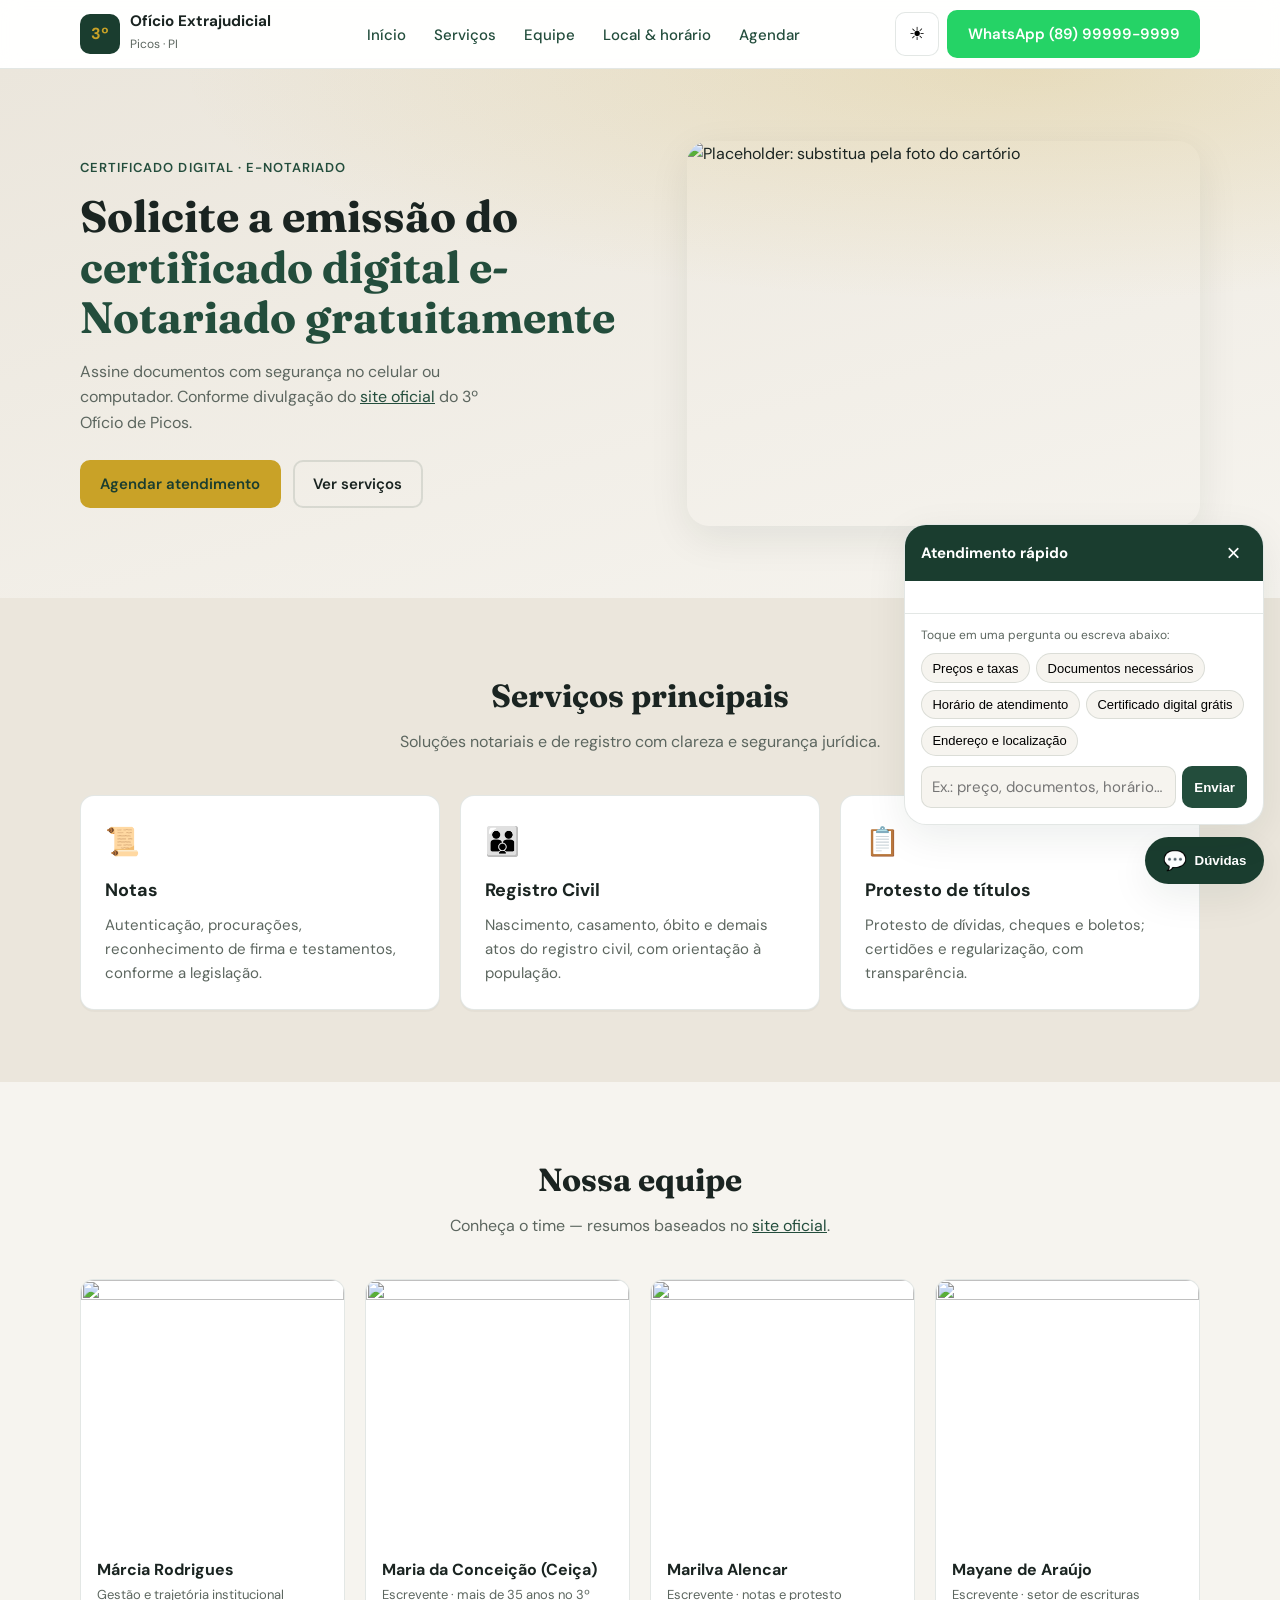
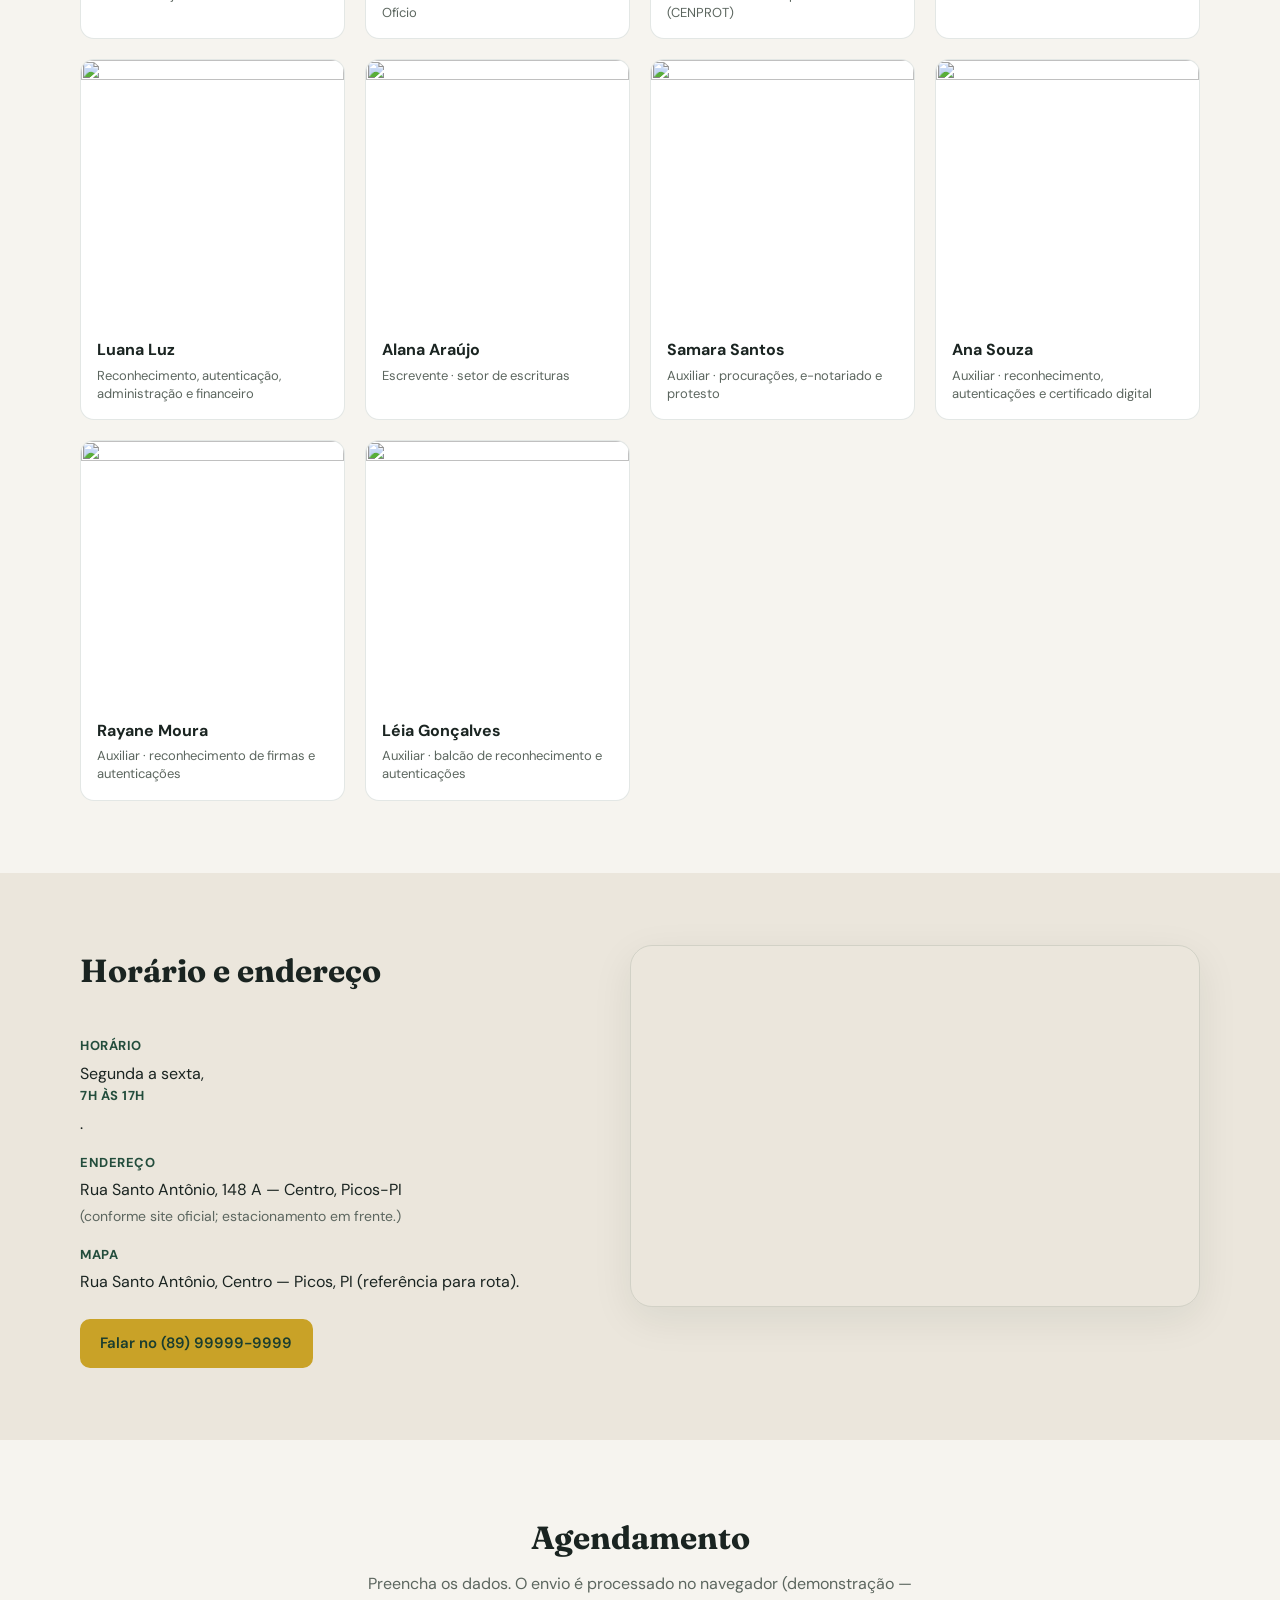
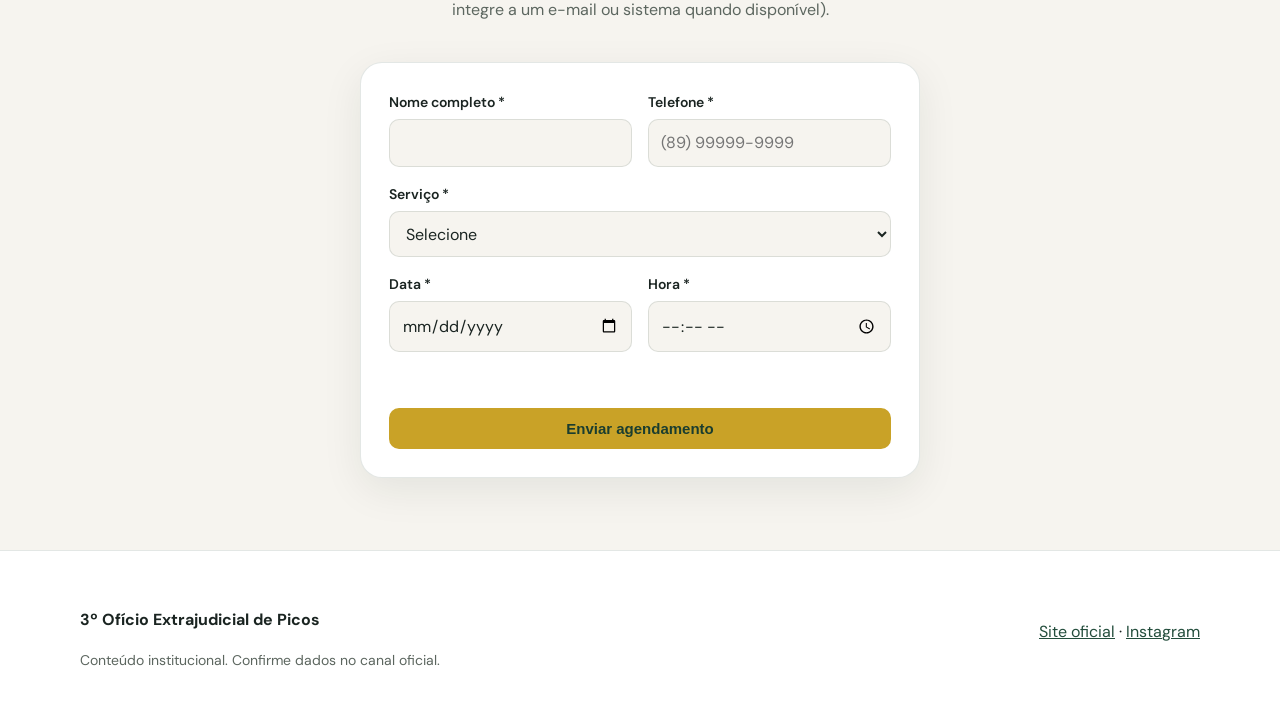
==== novo-site-cartorio/index.html @ 479dfb79 "Novo site estático: hero certificado digital, equipe oficial, chatbot, agendamento e tema claro/escu" ====
<!DOCTYPE html>
<html lang="pt-BR" data-theme="light">
  <head>
    <meta charset="UTF-8" />
    <meta name="viewport" content="width=device-width, initial-scale=1" />
    <title>3º Ofício Extrajudicial de Picos-PI | Notas, Registro Civil e Protesto</title>
    <meta
      name="description"
      content="Cartório 3º Ofício de Picos: notas, registro civil, protesto, certificado digital e-Notariado gratuito e atendimento humanizado."
    />
    <link rel="stylesheet" href="style.css" />
    <link rel="preconnect" href="https://fonts.googleapis.com" />
    <link rel="preconnect" href="https://fonts.gstatic.com" crossorigin />
    <link
      href="https://fonts.googleapis.com/css2?family=DM+Sans:ital,opsz,wght@0,9..40,400;0,9..40,500;0,9..40,600;0,9..40,700;1,9..40,400&family=Fraunces:opsz,wght@9..144,600;9..144,700&display=swap"
      rel="stylesheet"
    />
  </head>
  <body>
    <a class="skip-link" href="#conteudo">Ir ao conteúdo</a>

    <header class="site-header">
      <div class="header-inner">
        <a class="logo" href="#">
          <span class="logo__mark">3º</span>
          <span class="logo__text">
            <span class="logo__title">Ofício Extrajudicial</span>
            <span class="logo__sub">Picos &middot; PI</span>
          </span>
        </a>
        <nav class="nav" aria-label="Principal">
          <button type="button" class="nav__toggle" aria-expanded="false" aria-controls="nav-menu" aria-label="Menu">
            <span></span><span></span><span></span>
          </button>
          <ul id="nav-menu" class="nav__list">
            <li><a href="#inicio">Início</a></li>
            <li><a href="#servicos">Serviços</a></li>
            <li><a href="#equipe">Equipe</a></li>
            <li><a href="#local">Local &amp; horário</a></li>
            <li><a href="#agendar">Agendar</a></li>
          </ul>
        </nav>
        <div class="header-actions">
          <button type="button" class="btn-theme" id="btn-theme" aria-label="Alternar tema claro ou escuro">
            <span class="btn-theme__icon btn-theme__icon--sun" aria-hidden="true">☀</span>
            <span class="btn-theme__icon btn-theme__icon--moon" aria-hidden="true">☾</span>
          </button>
          <a
            class="btn btn--whatsapp"
            href="https://wa.me/5589999999999?text=Ol%C3%A1%2C%20vim%20pelo%20site."
            target="_blank"
            rel="noopener noreferrer"
            title="WhatsApp (89) 99999-9999"
            >WhatsApp (89) 99999-9999</a
          >
        </div>
      </div>
    </header>

    <main id="conteudo">
      <section id="inicio" class="hero">
        <div class="hero__bg" aria-hidden="true"></div>
        <div class="container hero__grid">
          <div class="hero__copy">
            <p class="hero__eyebrow">Certificado digital &middot; e-Notariado</p>
            <h1 class="hero__title">
              Solicite a emissão do <strong>certificado digital e-Notariado gratuitamente</strong>
            </h1>
            <p class="hero__lead">
              Assine documentos com segurança no celular ou computador. Conforme divulgação do
              <a href="https://cartoriooficio3picos.com.br/" target="_blank" rel="noopener noreferrer">site oficial</a>
              do 3º Ofício de Picos.
            </p>
            <div class="hero__cta">
              <a class="btn btn--primary" href="#agendar">Agendar atendimento</a>
              <a class="btn btn--ghost" href="#servicos">Ver serviços</a>
            </div>
          </div>
          <div class="hero__visual">
            <figure class="hero__figure">
              <img
                src="https://placehold.co/640x480/1a3d2f/c9a227?text=Foto+da+unidade"
                alt="Placeholder: substitua pela foto do cartório"
                width="640"
                height="480"
                loading="eager"
              />
            </figure>
          </div>
        </div>
      </section>

      <section id="servicos" class="section section--alt">
        <div class="container">
          <header class="section__head">
            <h2 class="section__title">Serviços principais</h2>
            <p class="section__desc">Soluções notariais e de registro com clareza e segurança jurídica.</p>
          </header>
          <div class="cards cards--3">
            <article class="card">
              <div class="card__icon" aria-hidden="true">📜</div>
              <h3 class="card__title">Notas</h3>
              <p class="card__text">
                Autenticação, procurações, reconhecimento de firma e testamentos, conforme a legislação.
              </p>
            </article>
            <article class="card">
              <div class="card__icon" aria-hidden="true">👪</div>
              <h3 class="card__title">Registro Civil</h3>
              <p class="card__text">
                Nascimento, casamento, óbito e demais atos do registro civil, com orientação à população.
              </p>
            </article>
            <article class="card">
              <div class="card__icon" aria-hidden="true">📋</div>
              <h3 class="card__title">Protesto de títulos</h3>
              <p class="card__text">
                Protesto de dívidas, cheques e boletos; certidões e regularização, com transparência.
              </p>
            </article>
          </div>
        </div>
      </section>

      <section id="equipe" class="section">
        <div class="container">
          <header class="section__head">
            <h2 class="section__title">Nossa equipe</h2>
            <p class="section__desc">Conheça o time &mdash; resumos baseados no <a href="https://cartoriooficio3picos.com.br/" target="_blank" rel="noopener noreferrer">site oficial</a>.</p>
          </header>
          <div class="team-grid">
            <article class="team-card">
              <img class="team-card__photo" src="https://placehold.co/320x320/2d4a3e/d4b87a?text=M%C3%A1rcia" alt="" width="320" height="320" loading="lazy" />
              <h3 class="team-card__name">Márcia Rodrigues</h3>
              <p class="team-card__role">Gestão e trajetória institucional</p>
            </article>
            <article class="team-card">
              <img class="team-card__photo" src="https://placehold.co/320x320/2d4a3e/d4b87a?text=Cei%C3%A7a" alt="" width="320" height="320" loading="lazy" />
              <h3 class="team-card__name">Maria da Conceição (Ceiça)</h3>
              <p class="team-card__role">Escrevente &middot; mais de 35 anos no 3º Ofício</p>
            </article>
            <article class="team-card">
              <img class="team-card__photo" src="https://placehold.co/320x320/2d4a3e/d4b87a?text=Marilva" alt="" width="320" height="320" loading="lazy" />
              <h3 class="team-card__name">Marilva Alencar</h3>
              <p class="team-card__role">Escrevente &middot; notas e protesto (CENPROT)</p>
            </article>
            <article class="team-card">
              <img class="team-card__photo" src="https://placehold.co/320x320/2d4a3e/d4b87a?text=Mayane" alt="" width="320" height="320" loading="lazy" />
              <h3 class="team-card__name">Mayane de Araújo</h3>
              <p class="team-card__role">Escrevente &middot; setor de escrituras</p>
            </article>
            <article class="team-card">
              <img class="team-card__photo" src="https://placehold.co/320x320/2d4a3e/d4b87a?text=Luana" alt="" width="320" height="320" loading="lazy" />
              <h3 class="team-card__name">Luana Luz</h3>
              <p class="team-card__role">Reconhecimento, autenticação, administração e financeiro</p>
            </article>
            <article class="team-card">
              <img class="team-card__photo" src="https://placehold.co/320x320/2d4a3e/d4b87a?text=Alana" alt="" width="320" height="320" loading="lazy" />
              <h3 class="team-card__name">Alana Araújo</h3>
              <p class="team-card__role">Escrevente &middot; setor de escrituras</p>
            </article>
            <article class="team-card">
              <img class="team-card__photo" src="https://placehold.co/320x320/2d4a3e/d4b87a?text=Samara" alt="" width="320" height="320" loading="lazy" />
              <h3 class="team-card__name">Samara Santos</h3>
              <p class="team-card__role">Auxiliar &middot; procurações, e-notariado e protesto</p>
            </article>
            <article class="team-card">
              <img class="team-card__photo" src="https://placehold.co/320x320/2d4a3e/d4b87a?text=Ana" alt="" width="320" height="320" loading="lazy" />
              <h3 class="team-card__name">Ana Souza</h3>
              <p class="team-card__role">Auxiliar &middot; reconhecimento, autenticações e certificado digital</p>
            </article>
            <article class="team-card">
              <img class="team-card__photo" src="https://placehold.co/320x320/2d4a3e/d4b87a?text=Rayane" alt="" width="320" height="320" loading="lazy" />
              <h3 class="team-card__name">Rayane Moura</h3>
              <p class="team-card__role">Auxiliar &middot; reconhecimento de firmas e autenticações</p>
            </article>
            <article class="team-card">
              <img class="team-card__photo" src="https://placehold.co/320x320/2d4a3e/d4b87a?text=L%C3%A9ia" alt="" width="320" height="320" loading="lazy" />
              <h3 class="team-card__name">Léia Gonçalves</h3>
              <p class="team-card__role">Auxiliar &middot; balcão de reconhecimento e autenticações</p>
            </article>
          </div>
        </div>
      </section>

      <section id="local" class="section section--alt">
        <div class="container local-grid">
          <div>
            <header class="section__head section__head--left">
              <h2 class="section__title">Horário e endereço</h2>
            </header>
            <ul class="info-list">
              <li>
                <strong>Horário</strong>
                Segunda a sexta, <strong>7h às 17h</strong>.
              </li>
              <li>
                <strong>Endereço</strong>
                Rua Santo Antônio, 148 A &mdash; Centro, Picos-PI<br />
                <span class="muted">(conforme site oficial; estacionamento em frente.)</span>
              </li>
              <li>
                <strong>Mapa</strong>
                Rua Santo Antônio, Centro &mdash; Picos, PI (referência para rota).
              </li>
            </ul>
            <a class="btn btn--primary" href="https://wa.me/5589999999999" target="_blank" rel="noopener noreferrer">Falar no (89) 99999-9999</a>
          </div>
          <div class="map-wrap">
            <iframe
              title="Mapa: Rua Santo Antônio, Centro, Picos-PI"
              loading="lazy"
              referrerpolicy="no-referrer-when-downgrade"
              src="https://www.google.com/maps?q=Rua+Santo+Ant%C3%B4nio%2C+Centro%2C+Picos%2C+PI&output=embed"
            ></iframe>
          </div>
        </div>
      </section>

      <section id="agendar" class="section">
        <div class="container container--narrow">
          <header class="section__head">
            <h2 class="section__title">Agendamento</h2>
            <p class="section__desc">Preencha os dados. O envio é processado no navegador (demonstração &mdash; integre a um e-mail ou sistema quando disponível).</p>
          </header>
          <form id="form-agendamento" class="form-card" novalidate>
            <div class="form-grid">
              <div class="field">
                <label for="ag-nome">Nome completo *</label>
                <input id="ag-nome" name="nome" type="text" required autocomplete="name" />
              </div>
              <div class="field">
                <label for="ag-tel">Telefone *</label>
                <input id="ag-tel" name="telefone" type="tel" required inputmode="tel" autocomplete="tel" placeholder="(89) 99999-9999" />
              </div>
              <div class="field field--full">
                <label for="ag-servico">Serviço *</label>
                <select id="ag-servico" name="servico" required>
                  <option value="">Selecione</option>
                  <option value="notas">Notas</option>
                  <option value="registro-civil">Registro Civil</option>
                  <option value="protesto">Protesto</option>
                  <option value="certificado-digital">Certificado digital / e-Notariado</option>
                  <option value="outro">Outro</option>
                </select>
              </div>
              <div class="field">
                <label for="ag-data">Data *</label>
                <input id="ag-data" name="data" type="date" required />
              </div>
              <div class="field">
                <label for="ag-hora">Hora *</label>
                <input id="ag-hora" name="hora" type="time" required min="07:00" max="17:00" />
              </div>
            </div>
            <p id="ag-feedback" class="form-feedback" role="status" aria-live="polite"></p>
            <button type="submit" class="btn btn--primary btn--block">Enviar agendamento</button>
          </form>
        </div>
      </section>
    </main>

    <footer class="site-footer">
      <div class="container footer-grid">
        <div>
          <p class="footer__brand"><strong>3º Ofício Extrajudicial de Picos</strong></p>
          <p class="footer__meta">Conteúdo institucional. Confirme dados no canal oficial.</p>
        </div>
        <div>
          <a href="https://cartoriooficio3picos.com.br/">Site oficial</a>
          &middot;
          <a href="https://www.instagram.com/cartorio3oficiopicos/" target="_blank" rel="noopener noreferrer">Instagram</a>
        </div>
      </div>
    </footer>

    <!-- Chatbot -->
    <div id="chatbot-root" class="chatbot" aria-live="polite">
      <button type="button" class="chatbot__fab" id="chatbot-toggle" aria-expanded="false" aria-controls="chatbot-panel">
        <span class="chatbot__fab-icon" aria-hidden="true">💬</span>
        <span class="chatbot__fab-text">Dúvidas</span>
      </button>
      <div id="chatbot-panel" class="chatbot__panel" hidden>
        <div class="chatbot__head">
          <strong>Atendimento rápido</strong>
          <button type="button" class="chatbot__close" id="chatbot-close" aria-label="Fechar">×</button>
        </div>
        <div id="chatbot-messages" class="chatbot__messages"></div>
        <div class="chatbot__quick">
          <p class="chatbot__hint">Toque em uma pergunta ou escreva abaixo:</p>
          <div class="chatbot__chips" id="chatbot-chips"></div>
          <form id="chatbot-form" class="chatbot__form">
            <label for="chatbot-input" class="visually-hidden">Sua pergunta</label>
            <input id="chatbot-input" type="text" maxlength="200" placeholder="Ex.: preço, documentos, horário…" autocomplete="off" />
            <button type="submit" class="chatbot__send">Enviar</button>
          </form>
        </div>
      </div>
    </div>

    <script src="chatbot.js" defer></script>
    <script src="agendamento.js" defer></script>
    <script>
      (function () {
        var nav = document.querySelector('.nav');
        var toggle = document.querySelector('.nav__toggle');
        var list = document.getElementById('nav-menu');
        if (!toggle || !list) return;
        toggle.addEventListener('click', function () {
          var open = toggle.getAttribute('aria-expanded') === 'true';
          toggle.setAttribute('aria-expanded', !open);
          list.classList.toggle('is-open', !open);
        });
        list.querySelectorAll('a').forEach(function (a) {
          a.addEventListener('click', function () {
            if (window.matchMedia('(max-width: 900px)').matches) {
              toggle.setAttribute('aria-expanded', 'false');
              list.classList.remove('is-open');
            }
          });
        });
      })();
    </script>
  </body>
</html>
---- novo-site-cartorio/style.css ----
/* ===== Variáveis (tema claro) ===== */
:root,
[data-theme='light'] {
  --bg: #f6f4ef;
  --bg-alt: #ebe6dc;
  --surface: #ffffff;
  --text: #1a2421;
  --text-muted: #5c665f;
  --brand: #1a3d2f;
  --brand-2: #234d3c;
  --accent: #c9a227;
  --accent-soft: rgba(201, 162, 39, 0.2);
  --border: rgba(26, 61, 47, 0.12);
  --shadow: 0 12px 40px rgba(15, 35, 28, 0.08);
  --radius: 14px;
  --radius-lg: 22px;
  --font: 'DM Sans', system-ui, sans-serif;
  --font-display: 'Fraunces', Georgia, serif;
  --header-h: 4.25rem;
}

[data-theme='dark'] {
  --bg: #0f1814;
  --bg-alt: #15231c;
  --surface: #1a2a22;
  --text: #e8ebe9;
  --text-muted: #9caaa2;
  --brand: #3d8f6e;
  --brand-2: #2d6b52;
  --accent: #e4c04a;
  --accent-soft: rgba(228, 192, 74, 0.15);
  --border: rgba(255, 255, 255, 0.08);
  --shadow: 0 12px 40px rgba(0, 0, 0, 0.35);
}

*,
*::before,
*::after {
  box-sizing: border-box;
}

html {
  scroll-behavior: smooth;
}

body {
  margin: 0;
  font-family: var(--font);
  font-size: 1rem;
  line-height: 1.6;
  color: var(--text);
  background: var(--bg);
  transition: background 0.25s ease, color 0.25s ease;
}

img {
  max-width: 100%;
  height: auto;
  display: block;
}

a {
  color: var(--brand-2);
  text-decoration-thickness: 1px;
}

a:hover {
  color: var(--accent);
}

:focus-visible {
  outline: 2px solid var(--accent);
  outline-offset: 3px;
}

.skip-link {
  position: absolute;
  left: -999px;
  top: 0;
  z-index: 9999;
  padding: 0.75rem 1rem;
  background: var(--brand);
  color: #fff;
  border-radius: 8px;
}

.skip-link:focus {
  left: 1rem;
  top: 1rem;
}

.container {
  width: min(1120px, 100% - 2rem);
  margin-inline: auto;
}

.container--narrow {
  width: min(560px, 100% - 2rem);
}

/* ===== Header ===== */
.site-header {
  position: sticky;
  top: 0;
  z-index: 100;
  background: color-mix(in srgb, var(--surface) 92%, transparent);
  backdrop-filter: blur(10px);
  border-bottom: 1px solid var(--border);
}

.header-inner {
  display: flex;
  align-items: center;
  justify-content: space-between;
  gap: 1rem;
  width: min(1120px, 100% - 2rem);
  margin-inline: auto;
  min-height: var(--header-h);
  padding-block: 0.5rem;
}

.logo {
  display: flex;
  align-items: center;
  gap: 0.65rem;
  text-decoration: none;
  color: inherit;
}

.logo__mark {
  width: 2.5rem;
  height: 2.5rem;
  display: grid;
  place-items: center;
  background: var(--brand);
  color: var(--accent);
  font-weight: 700;
  font-size: 1rem;
  border-radius: 10px;
}

.logo__title {
  display: block;
  font-weight: 700;
  font-size: 0.95rem;
  line-height: 1.2;
}

.logo__sub {
  font-size: 0.75rem;
  color: var(--text-muted);
}

.nav {
  display: flex;
  align-items: center;
}

.nav__toggle {
  display: none;
  flex-direction: column;
  gap: 5px;
  padding: 0.5rem;
  border: none;
  background: transparent;
  cursor: pointer;
  border-radius: 8px;
}

.nav__toggle span {
  width: 22px;
  height: 2px;
  background: var(--text);
  border-radius: 1px;
}

.nav__list {
  display: flex;
  flex-wrap: wrap;
  gap: 0.25rem 1.25rem;
  list-style: none;
  margin: 0;
  padding: 0;
}

.nav__list a {
  text-decoration: none;
  font-weight: 500;
  font-size: 0.9375rem;
  padding: 0.35rem 0.25rem;
  border-radius: 6px;
  transition: background 0.2s ease, color 0.2s ease;
}

.nav__list a:hover {
  background: var(--accent-soft);
}

.header-actions {
  display: flex;
  align-items: center;
  gap: 0.5rem;
}

.btn-theme {
  width: 2.75rem;
  height: 2.75rem;
  border-radius: 10px;
  border: 1px solid var(--border);
  background: var(--surface);
  cursor: pointer;
  display: grid;
  place-items: center;
  font-size: 1.1rem;
  transition: transform 0.2s ease, border-color 0.2s ease;
}

.btn-theme:hover {
  transform: scale(1.05);
  border-color: var(--accent);
}

[data-theme='light'] .btn-theme__icon--moon,
[data-theme='dark'] .btn-theme__icon--sun {
  display: none;
}

.btn {
  display: inline-flex;
  align-items: center;
  justify-content: center;
  gap: 0.4rem;
  padding: 0.65rem 1.15rem;
  font-weight: 600;
  font-size: 0.9375rem;
  border-radius: 10px;
  text-decoration: none;
  border: 2px solid transparent;
  cursor: pointer;
  transition: transform 0.2s ease, box-shadow 0.2s ease, filter 0.2s ease;
}

.btn:hover {
  transform: translateY(-2px);
  box-shadow: var(--shadow);
}

.btn--primary {
  background: var(--accent);
  color: var(--brand);
  border-color: var(--accent);
}

.btn--ghost {
  background: transparent;
  color: var(--text);
  border-color: var(--border);
}

.btn--ghost:hover {
  border-color: var(--accent);
}

.btn--whatsapp {
  background: #25d366;
  color: #fff;
  border-color: #25d366;
}

.btn--whatsapp:hover {
  filter: brightness(1.05);
  color: #fff;
}

.btn--block {
  width: 100%;
}

/* ===== Hero ===== */
.hero {
  position: relative;
  padding-block: clamp(2.5rem, 6vw, 4.5rem);
  overflow: hidden;
}

.hero__bg {
  position: absolute;
  inset: 0;
  background: radial-gradient(120% 80% at 80% 0%, var(--accent-soft), transparent 55%),
    linear-gradient(165deg, var(--bg-alt), var(--bg));
  pointer-events: none;
}

.hero__grid {
  position: relative;
  display: grid;
  gap: 2.5rem;
  align-items: center;
}

@media (min-width: 900px) {
  .hero__grid {
    grid-template-columns: 1.05fr 0.95fr;
  }
}

.hero__eyebrow {
  font-size: 0.8125rem;
  font-weight: 600;
  text-transform: uppercase;
  letter-spacing: 0.08em;
  color: var(--brand-2);
  margin: 0 0 0.75rem;
}

.hero__title {
  font-family: var(--font-display);
  font-size: clamp(1.85rem, 4.5vw, 2.75rem);
  font-weight: 700;
  line-height: 1.15;
  margin: 0 0 1rem;
  color: var(--text);
}

.hero__title strong {
  color: var(--brand-2);
}

.hero__lead {
  margin: 0 0 1.5rem;
  color: var(--text-muted);
  max-width: 38ch;
}

.hero__cta {
  display: flex;
  flex-wrap: wrap;
  gap: 0.75rem;
}

.hero__figure {
  margin: 0;
  border-radius: var(--radius-lg);
  overflow: hidden;
  box-shadow: var(--shadow);
  transition: transform 0.35s ease;
}

.hero__figure:hover {
  transform: scale(1.02);
}

.hero__figure img {
  width: 100%;
  aspect-ratio: 4 / 3;
  object-fit: cover;
}

/* ===== Sections ===== */
.section {
  padding-block: clamp(3rem, 6vw, 4.5rem);
}

.section--alt {
  background: var(--bg-alt);
}

.section__head {
  text-align: center;
  margin-bottom: 2.5rem;
}

.section__head--left {
  text-align: left;
}

.section__title {
  font-family: var(--font-display);
  font-size: clamp(1.5rem, 3vw, 2rem);
  margin: 0 0 0.5rem;
}

.section__desc {
  margin: 0 auto;
  max-width: 52ch;
  color: var(--text-muted);
}

.section__head--left .section__desc {
  margin: 0;
}

/* ===== Cards (serviços) ===== */
.cards {
  display: grid;
  gap: 1.25rem;
}

@media (min-width: 720px) {
  .cards--3 {
    grid-template-columns: repeat(3, 1fr);
  }
}

.card {
  background: var(--surface);
  border: 1px solid var(--border);
  border-radius: var(--radius);
  padding: 1.5rem;
  box-shadow: 0 2px 0 rgba(0, 0, 0, 0.03);
  transition: transform 0.25s ease, box-shadow 0.25s ease, border-color 0.25s ease;
}

.card:hover {
  transform: translateY(-6px);
  box-shadow: var(--shadow);
  border-color: color-mix(in srgb, var(--accent) 35%, var(--border));
}

.card__icon {
  font-size: 1.75rem;
  margin-bottom: 0.75rem;
}

.card__title {
  margin: 0 0 0.5rem;
  font-size: 1.125rem;
}

.card__text {
  margin: 0;
  color: var(--text-muted);
  font-size: 0.9375rem;
}

/* ===== Equipe ===== */
.team-grid {
  display: grid;
  gap: 1.25rem;
  grid-template-columns: repeat(auto-fill, minmax(220px, 1fr));
}

.team-card {
  background: var(--surface);
  border: 1px solid var(--border);
  border-radius: var(--radius);
  overflow: hidden;
  transition: transform 0.25s ease, box-shadow 0.25s ease;
}

.team-card:hover {
  transform: translateY(-4px);
  box-shadow: var(--shadow);
}

.team-card__photo {
  width: 100%;
  aspect-ratio: 1;
  object-fit: cover;
}

.team-card__name {
  margin: 0;
  padding: 0.85rem 1rem 0.25rem;
  font-size: 1rem;
}

.team-card__role {
  margin: 0;
  padding: 0 1rem 1rem;
  font-size: 0.8125rem;
  color: var(--text-muted);
  line-height: 1.4;
}

/* ===== Local ===== */
.local-grid {
  display: grid;
  gap: 2rem;
  align-items: start;
}

@media (min-width: 860px) {
  .local-grid {
    grid-template-columns: 1fr 1.1fr;
  }
}

.info-list {
  list-style: none;
  margin: 0 0 1.5rem;
  padding: 0;
  display: grid;
  gap: 1rem;
}

.info-list strong {
  display: block;
  font-size: 0.8125rem;
  text-transform: uppercase;
  letter-spacing: 0.04em;
  color: var(--brand-2);
  margin-bottom: 0.25rem;
}

.muted {
  font-size: 0.875rem;
  color: var(--text-muted);
}

.map-wrap {
  border-radius: var(--radius-lg);
  overflow: hidden;
  border: 1px solid var(--border);
  box-shadow: var(--shadow);
  min-height: 280px;
}

.map-wrap iframe {
  width: 100%;
  height: min(360px, 50vh);
  border: 0;
  display: block;
}

/* ===== Form ===== */
.form-card {
  background: var(--surface);
  border: 1px solid var(--border);
  border-radius: var(--radius-lg);
  padding: 1.75rem;
  box-shadow: var(--shadow);
}

.form-grid {
  display: grid;
  gap: 1rem;
  margin-bottom: 1rem;
}

@media (min-width: 540px) {
  .form-grid {
    grid-template-columns: 1fr 1fr;
  }

  .field--full {
    grid-column: 1 / -1;
  }
}

.field label {
  display: block;
  font-size: 0.875rem;
  font-weight: 600;
  margin-bottom: 0.35rem;
}

.field input,
.field select {
  width: 100%;
  padding: 0.65rem 0.75rem;
  font: inherit;
  border: 1px solid var(--border);
  border-radius: 10px;
  background: var(--bg);
  color: var(--text);
}

.field input:focus,
.field select:focus {
  outline: none;
  border-color: var(--brand-2);
  box-shadow: 0 0 0 3px var(--accent-soft);
}

.form-feedback {
  min-height: 1.5rem;
  margin: 0 0 1rem;
  font-size: 0.9375rem;
}

.form-feedback.is-error {
  color: #b42318;
}

.form-feedback.is-ok {
  color: var(--brand-2);
}

[data-theme='dark'] .form-feedback.is-error {
  color: #ff8a7a;
}

/* ===== Footer ===== */
.site-footer {
  padding-block: 2.5rem;
  border-top: 1px solid var(--border);
  background: var(--surface);
}

.footer-grid {
  display: flex;
  flex-wrap: wrap;
  align-items: center;
  justify-content: space-between;
  gap: 1rem;
}

.footer__meta {
  margin: 0.35rem 0 0;
  font-size: 0.875rem;
  color: var(--text-muted);
}

/* ===== Chatbot ===== */
.chatbot {
  position: fixed;
  right: 1rem;
  bottom: 1rem;
  z-index: 200;
  font-size: 0.9375rem;
}

.chatbot__fab {
  display: flex;
  align-items: center;
  gap: 0.5rem;
  padding: 0.75rem 1.1rem;
  border: none;
  border-radius: 999px;
  background: var(--brand);
  color: #fff;
  font-weight: 600;
  cursor: pointer;
  box-shadow: var(--shadow);
  transition: transform 0.2s ease, filter 0.2s ease;
}

.chatbot__fab:hover {
  transform: scale(1.04);
  filter: brightness(1.08);
}

.chatbot__fab-icon {
  font-size: 1.2rem;
}

.chatbot__panel {
  position: absolute;
  right: 0;
  bottom: calc(100% + 0.75rem);
  width: min(360px, calc(100vw - 2rem));
  max-height: min(420px, 70vh);
  display: flex;
  flex-direction: column;
  background: var(--surface);
  border: 1px solid var(--border);
  border-radius: var(--radius-lg);
  box-shadow: var(--shadow);
  overflow: hidden;
}

.chatbot__head {
  display: flex;
  align-items: center;
  justify-content: space-between;
  padding: 0.85rem 1rem;
  background: var(--brand);
  color: #fff;
}

.chatbot__close {
  border: none;
  background: transparent;
  color: #fff;
  font-size: 1.5rem;
  line-height: 1;
  cursor: pointer;
  padding: 0.15rem 0.4rem;
  border-radius: 6px;
}

.chatbot__close:hover {
  background: rgba(255, 255, 255, 0.15);
}

.chatbot__messages {
  flex: 1;
  overflow-y: auto;
  padding: 1rem;
  display: flex;
  flex-direction: column;
  gap: 0.65rem;
}

.chatbot__bubble {
  max-width: 95%;
  padding: 0.65rem 0.85rem;
  border-radius: 12px;
  line-height: 1.45;
}

.chatbot__bubble--bot {
  align-self: flex-start;
  background: var(--bg-alt);
  color: var(--text);
}

.chatbot__bubble--user {
  align-self: flex-end;
  background: var(--accent-soft);
  border: 1px solid var(--border);
}

.chatbot__quick {
  padding: 0 1rem 1rem;
  border-top: 1px solid var(--border);
}

.chatbot__hint {
  margin: 0.75rem 0 0.5rem;
  font-size: 0.75rem;
  color: var(--text-muted);
}

.chatbot__chips {
  display: flex;
  flex-wrap: wrap;
  gap: 0.4rem;
}

.chatbot__chip {
  border: 1px solid var(--border);
  background: var(--bg);
  padding: 0.4rem 0.65rem;
  border-radius: 999px;
  font-size: 0.8125rem;
  cursor: pointer;
  transition: background 0.2s ease, border-color 0.2s ease;
}

.chatbot__chip:hover {
  border-color: var(--accent);
  background: var(--accent-soft);
}

.chatbot__form {
  display: flex;
  gap: 0.4rem;
  margin-top: 0.65rem;
}

.chatbot__form input {
  flex: 1;
  min-width: 0;
  padding: 0.5rem 0.65rem;
  border: 1px solid var(--border);
  border-radius: 10px;
  font: inherit;
  background: var(--bg);
  color: var(--text);
}

.chatbot__send {
  padding: 0.5rem 0.75rem;
  border: none;
  border-radius: 10px;
  background: var(--brand-2);
  color: #fff;
  font-weight: 600;
  cursor: pointer;
  transition: filter 0.2s ease;
}

.chatbot__send:hover {
  filter: brightness(1.08);
}

.visually-hidden {
  position: absolute;
  width: 1px;
  height: 1px;
  padding: 0;
  margin: -1px;
  overflow: hidden;
  clip: rect(0, 0, 0, 0);
  white-space: nowrap;
  border: 0;
}

/* ===== Nav mobile ===== */
@media (max-width: 900px) {
  .nav__toggle {
    display: flex;
  }

  .nav__list {
    position: fixed;
    inset: var(--header-h) 0 0 0;
    background: var(--surface);
    flex-direction: column;
    padding: 1.5rem;
    gap: 0;
    transform: translateX(100%);
    transition: transform 0.25s ease;
    border-top: 1px solid var(--border);
    z-index: 99;
  }

  .nav__list.is-open {
    transform: translateX(0);
  }

  .nav__list a {
    display: block;
    padding: 0.85rem 0;
    border-bottom: 1px solid var(--border);
  }

  .header-actions .btn--whatsapp span {
    display: none;
  }
}
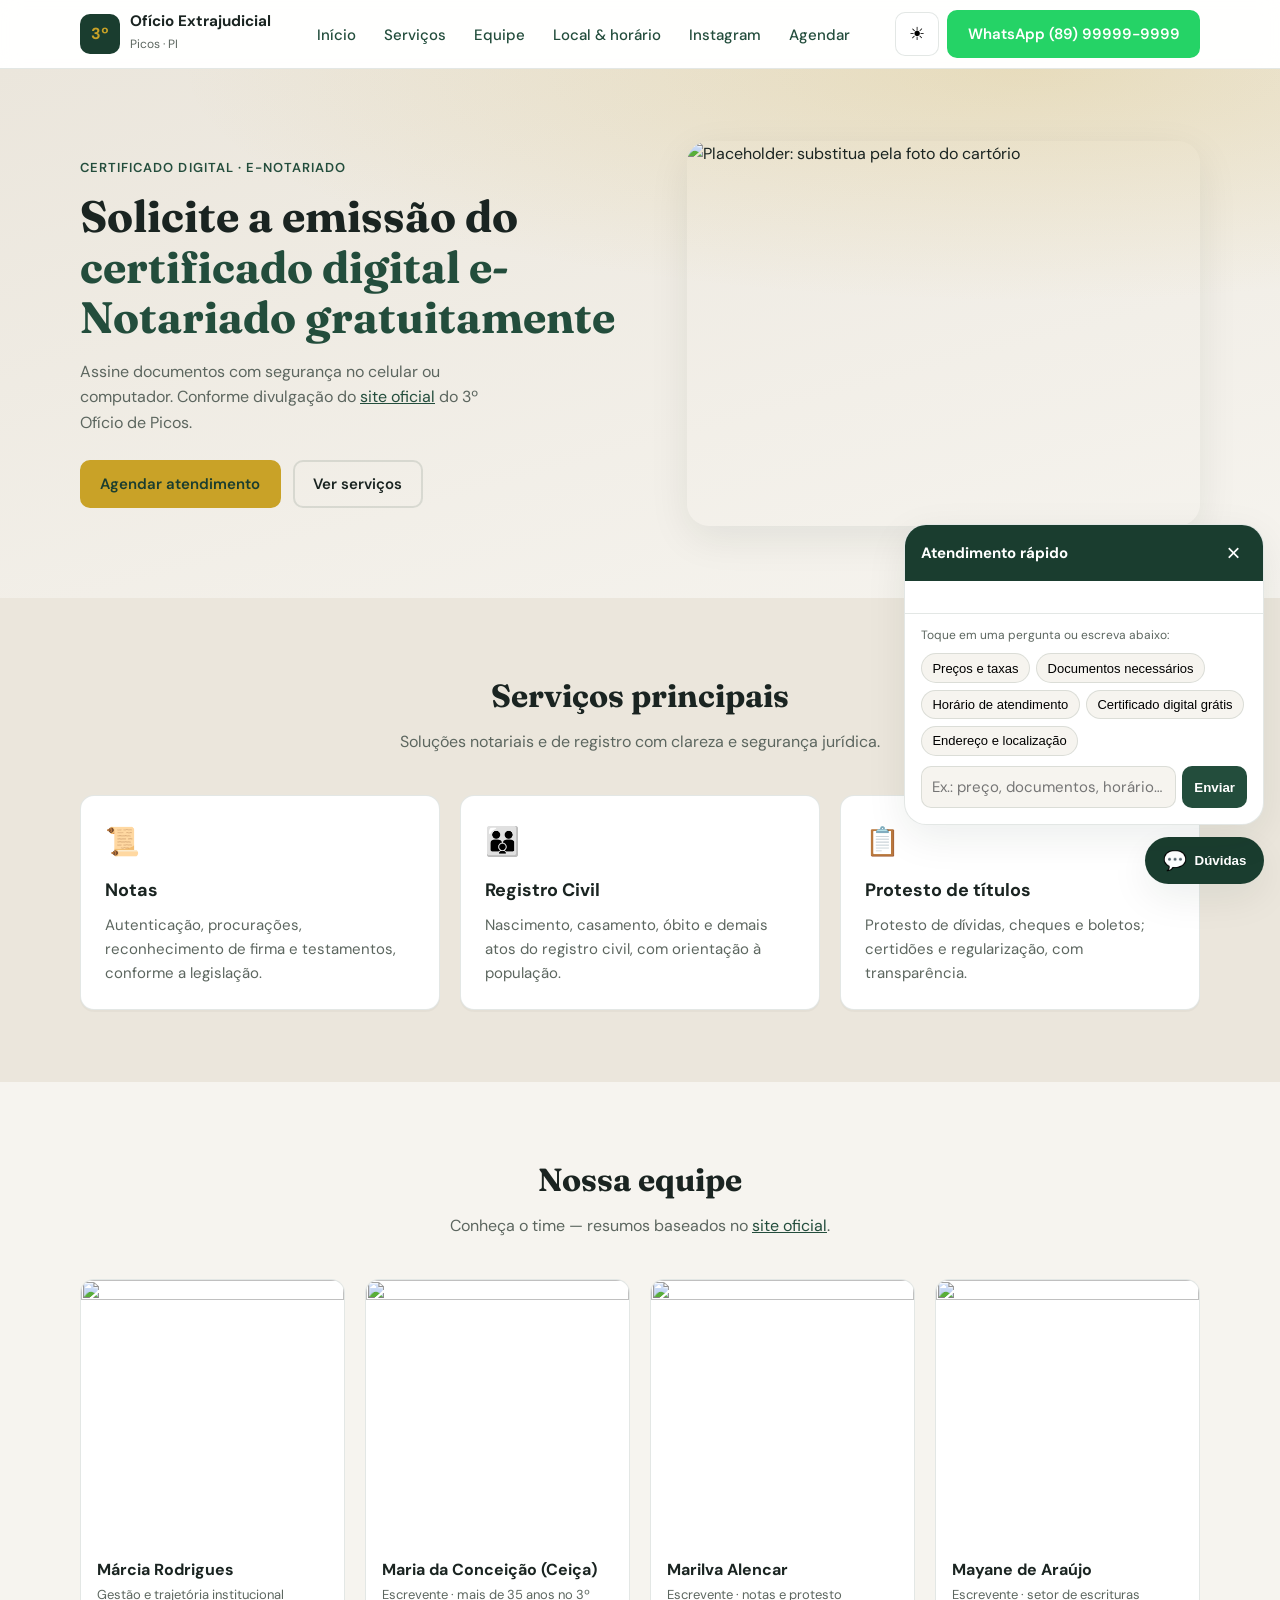
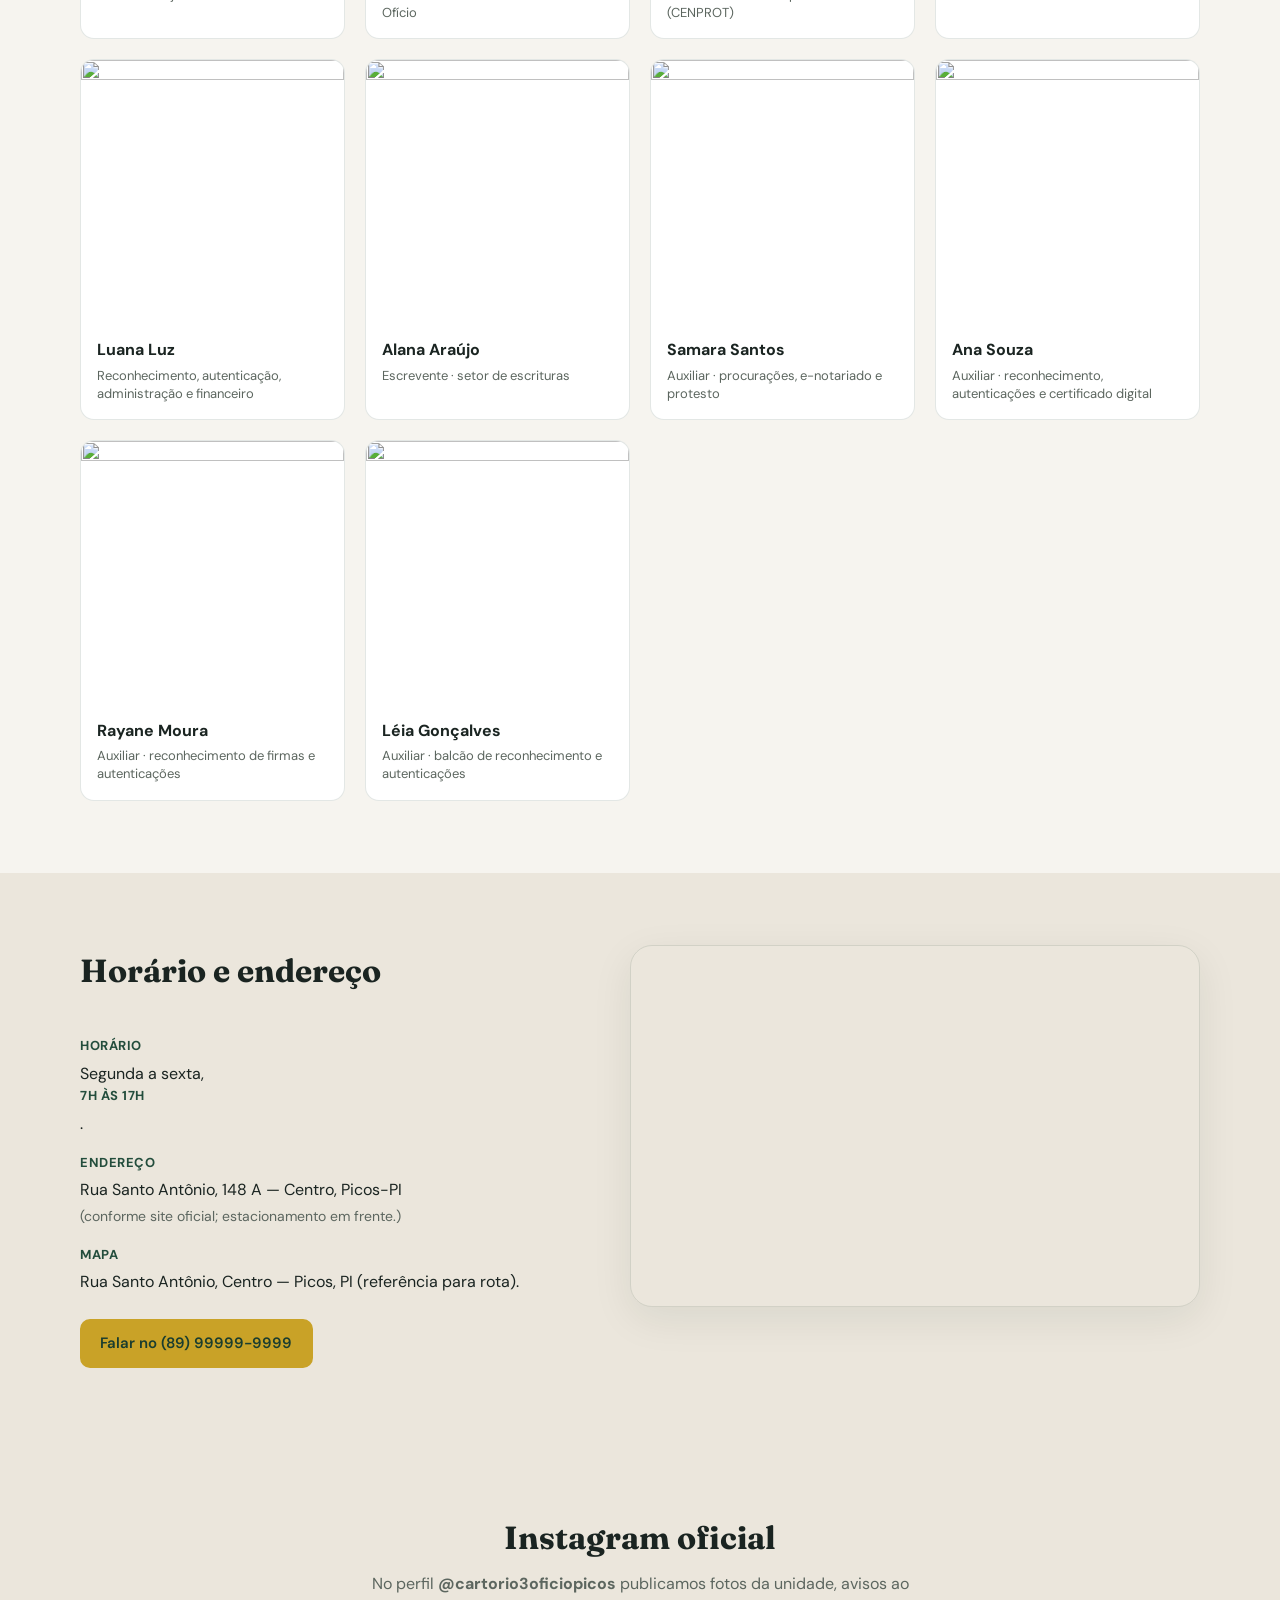
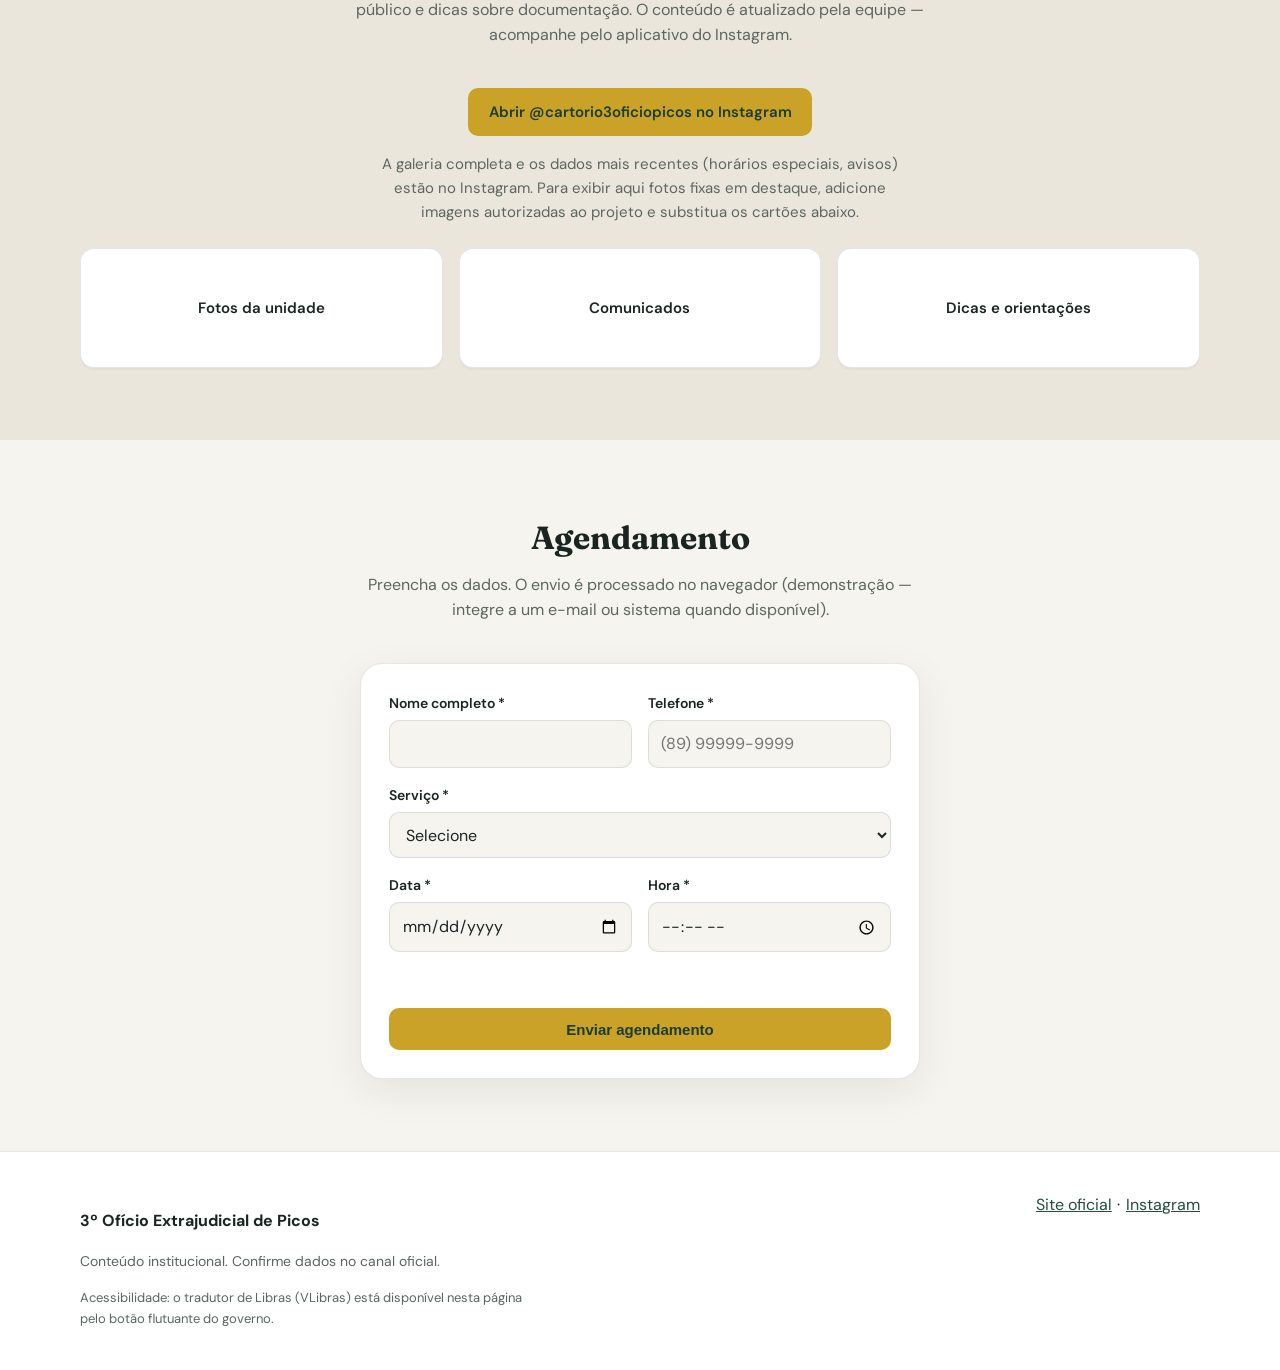
==== commit 25c78949: "Novo site: VLibras, seção Instagram e nota de acessibilidade no rodapé Co-authored-by: Cursor <curso" ====
--- a/novo-site-cartorio/index.html
+++ b/novo-site-cartorio/index.html
@@ -37,6 +37,7 @@
             <li><a href="#servicos">Serviços</a></li>
             <li><a href="#equipe">Equipe</a></li>
             <li><a href="#local">Local &amp; horário</a></li>
+            <li><a href="#instagram">Instagram</a></li>
             <li><a href="#agendar">Agendar</a></li>
           </ul>
         </nav>
@@ -217,6 +218,60 @@
         </div>
       </section>
 
+      <section id="instagram" class="section section--alt">
+        <div class="container">
+          <header class="section__head">
+            <h2 class="section__title">Instagram oficial</h2>
+            <p class="section__desc">
+              No perfil <strong>@cartorio3oficiopicos</strong> publicamos fotos da unidade, avisos ao público e dicas
+              sobre documentação. O conteúdo é atualizado pela equipe — acompanhe pelo aplicativo do Instagram.
+            </p>
+          </header>
+          <div class="instagram-cta">
+            <a
+              class="btn btn--primary"
+              href="https://www.instagram.com/cartorio3oficiopicos/"
+              target="_blank"
+              rel="noopener noreferrer"
+              >Abrir @cartorio3oficiopicos no Instagram</a
+            >
+          </div>
+          <p class="instagram-hint">
+            A galeria completa e os dados mais recentes (horários especiais, avisos) estão no Instagram. Para exibir
+            aqui fotos fixas em destaque, adicione imagens autorizadas ao projeto e substitua os cartões abaixo.
+          </p>
+          <div class="instagram-grid" role="list">
+            <a
+              class="instagram-card"
+              role="listitem"
+              href="https://www.instagram.com/cartorio3oficiopicos/"
+              target="_blank"
+              rel="noopener noreferrer"
+            >
+              <span class="instagram-card__label">Fotos da unidade</span>
+            </a>
+            <a
+              class="instagram-card"
+              role="listitem"
+              href="https://www.instagram.com/cartorio3oficiopicos/"
+              target="_blank"
+              rel="noopener noreferrer"
+            >
+              <span class="instagram-card__label">Comunicados</span>
+            </a>
+            <a
+              class="instagram-card"
+              role="listitem"
+              href="https://www.instagram.com/cartorio3oficiopicos/"
+              target="_blank"
+              rel="noopener noreferrer"
+            >
+              <span class="instagram-card__label">Dicas e orientações</span>
+            </a>
+          </div>
+        </div>
+      </section>
+
       <section id="agendar" class="section">
         <div class="container container--narrow">
           <header class="section__head">
@@ -266,11 +321,14 @@
           <p class="footer__brand"><strong>3º Ofício Extrajudicial de Picos</strong></p>
           <p class="footer__meta">Conteúdo institucional. Confirme dados no canal oficial.</p>
         </div>
-        <div>
+        <div class="footer-links">
           <a href="https://cartoriooficio3picos.com.br/">Site oficial</a>
           &middot;
           <a href="https://www.instagram.com/cartorio3oficiopicos/" target="_blank" rel="noopener noreferrer">Instagram</a>
         </div>
+        <p class="footer-a11y" role="note">
+          Acessibilidade: o tradutor de Libras (VLibras) está disponível nesta página pelo botão flutuante do governo.
+        </p>
       </div>
     </footer>
 
@@ -297,6 +355,17 @@
         </div>
       </div>
     </div>
+
+    <div vw class="enabled">
+      <div vw-access-button class="active"></div>
+      <div vw-plugin-wrapper>
+        <div class="vw-plugin-top-wrapper"></div>
+      </div>
+    </div>
+    <script src="https://vlibras.gov.br/app/vlibras-plugin.js"></script>
+    <script>
+      new window.VLibras.Widget('https://vlibras.gov.br/app');
+    </script>
 
     <script src="chatbot.js" defer></script>
     <script src="agendamento.js" defer></script>
--- a/novo-site-cartorio/style.css
+++ b/novo-site-cartorio/style.css
@@ -53,6 +53,12 @@
   transition: background 0.25s ease, color 0.25s ease;
 }
 
+@media (max-width: 900px) {
+  body {
+    padding-bottom: 5rem;
+  }
+}
+
 img {
   max-width: 100%;
   height: auto;
@@ -599,11 +605,85 @@
 }
 
 .footer-grid {
+  display: grid;
+  gap: 1rem;
+}
+
+@media (min-width: 640px) {
+  .footer-grid {
+    grid-template-columns: 1fr auto;
+    align-items: start;
+  }
+
+  .footer-a11y {
+    grid-column: 1 / -1;
+  }
+}
+
+.footer-links {
   display: flex;
   flex-wrap: wrap;
   align-items: center;
-  justify-content: space-between;
+  gap: 0.35rem;
+}
+
+.footer-a11y {
+  margin: 0;
+  font-size: 0.8125rem;
+  color: var(--text-muted);
+  max-width: 52ch;
+}
+
+/* Instagram */
+.instagram-cta {
+  text-align: center;
+  margin-bottom: 1rem;
+}
+
+.instagram-hint {
+  text-align: center;
+  margin: 0 auto 1.5rem;
+  max-width: 52ch;
+  font-size: 0.9375rem;
+  color: var(--text-muted);
+}
+
+.instagram-grid {
+  display: grid;
   gap: 1rem;
+  grid-template-columns: repeat(auto-fit, minmax(160px, 1fr));
+  list-style: none;
+  margin: 0;
+  padding: 0;
+}
+
+.instagram-card {
+  display: flex;
+  align-items: center;
+  justify-content: center;
+  min-height: 120px;
+  padding: 1rem;
+  text-align: center;
+  text-decoration: none;
+  font-weight: 600;
+  font-size: 0.9375rem;
+  color: var(--text);
+  background: var(--surface);
+  border: 1px solid var(--border);
+  border-radius: var(--radius);
+  box-shadow: 0 2px 0 rgba(0, 0, 0, 0.03);
+  transition: transform 0.25s ease, box-shadow 0.25s ease, border-color 0.25s ease;
+}
+
+.instagram-card:hover {
+  transform: translateY(-4px);
+  box-shadow: var(--shadow);
+  border-color: color-mix(in srgb, var(--accent) 40%, var(--border));
+  color: var(--brand-2);
+}
+
+.instagram-card__label {
+  pointer-events: none;
 }
 
 .footer__meta {
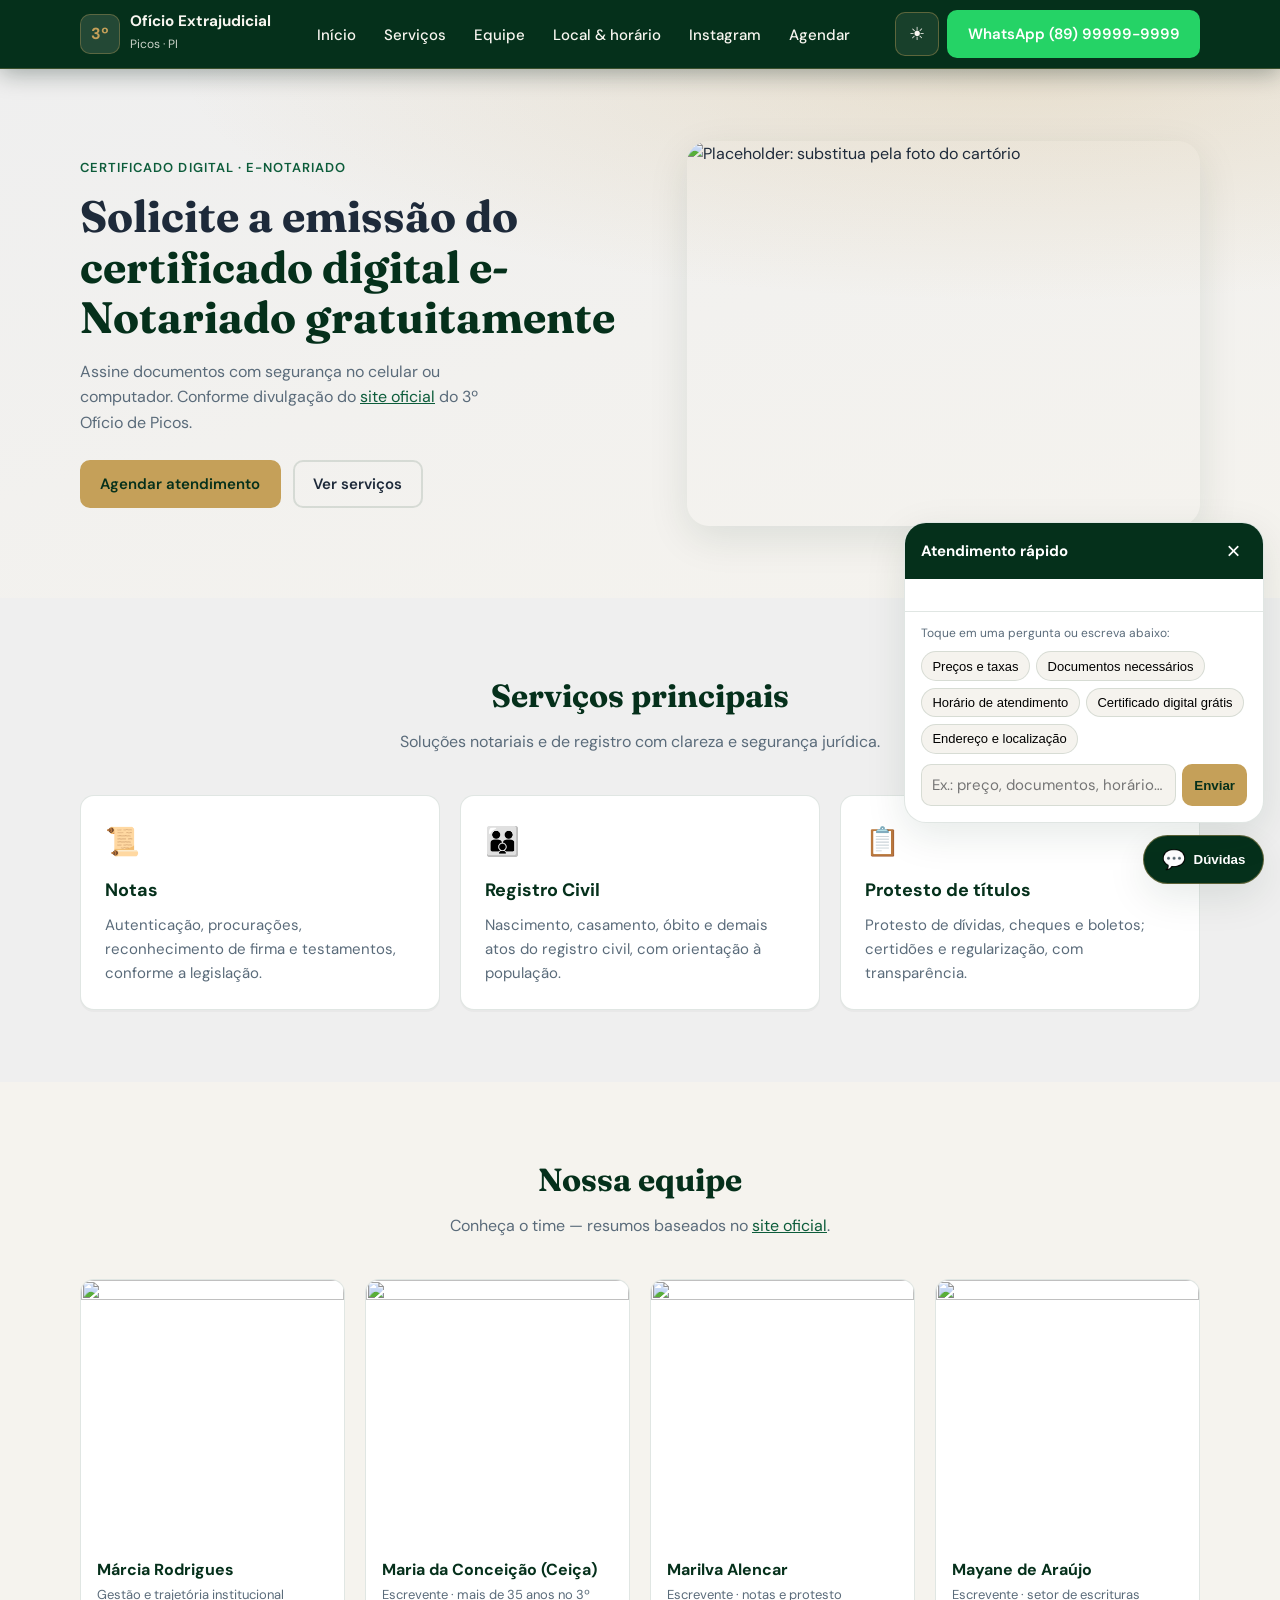
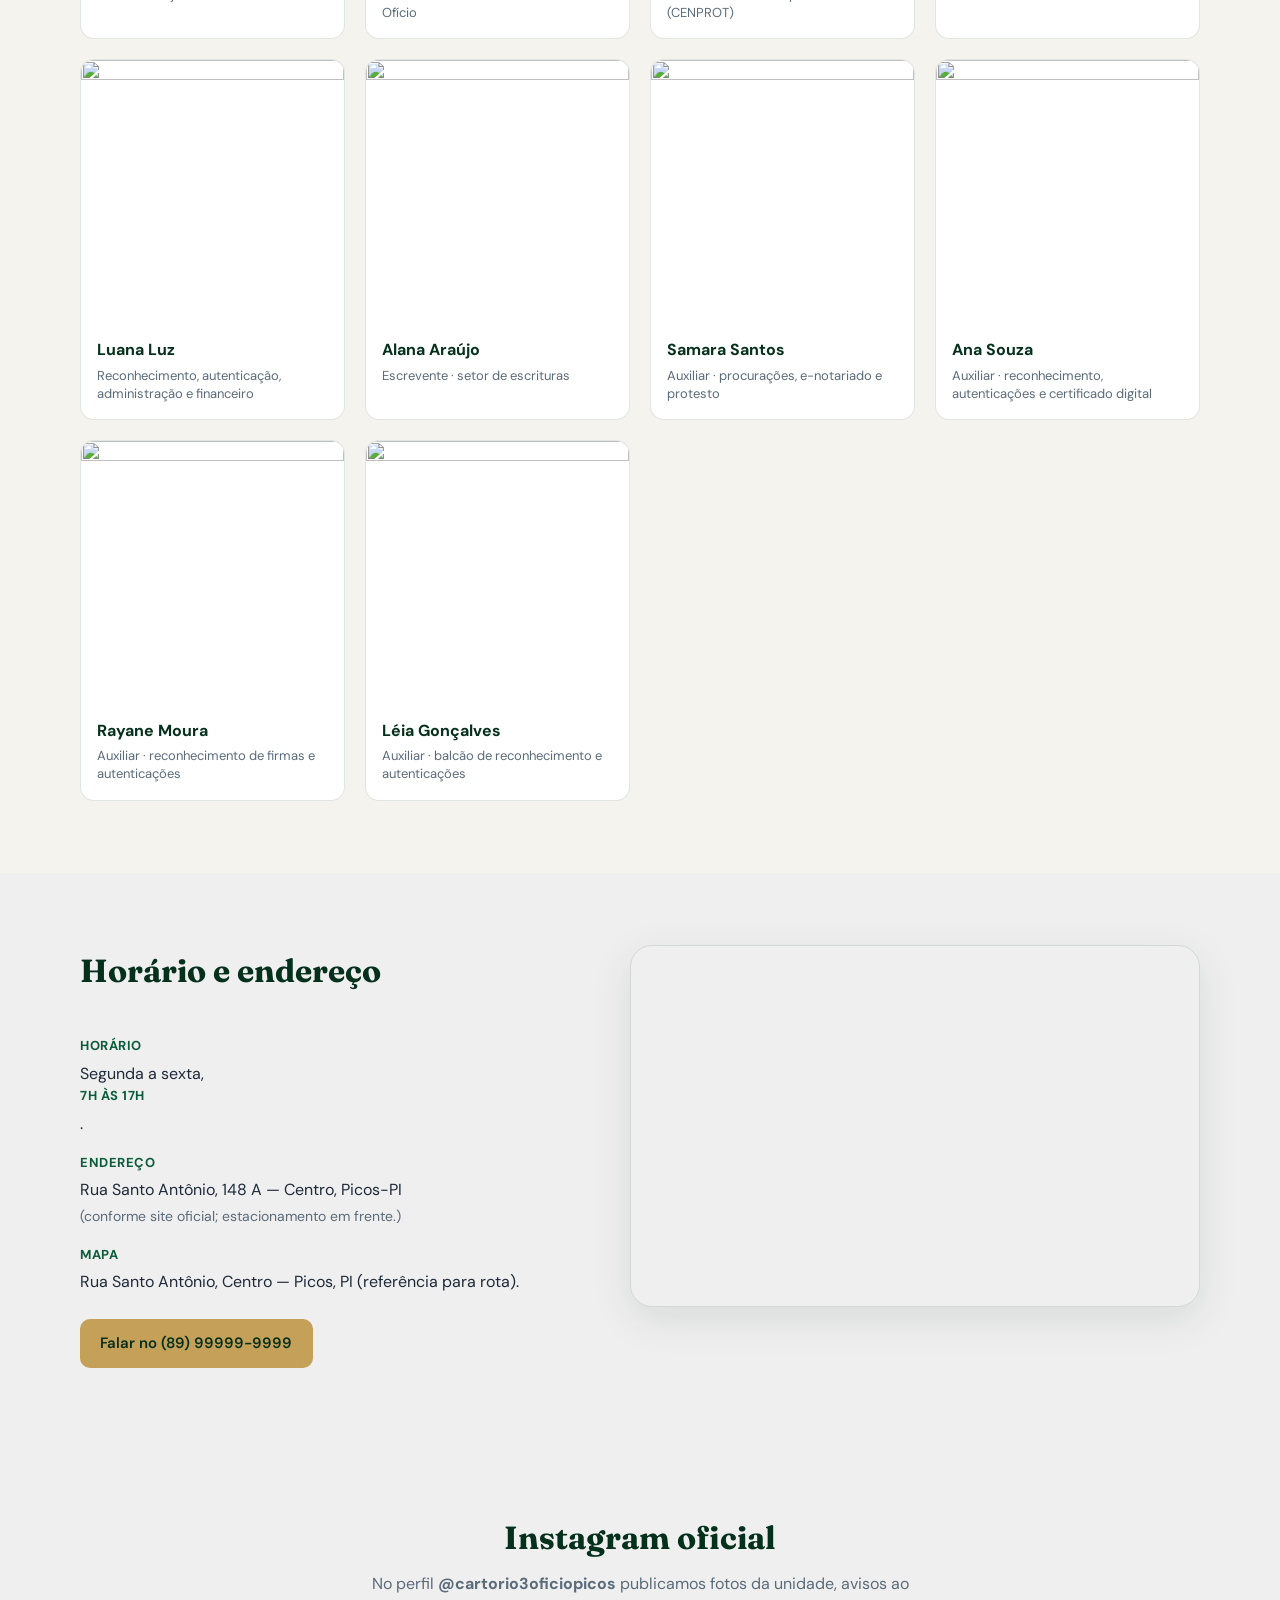
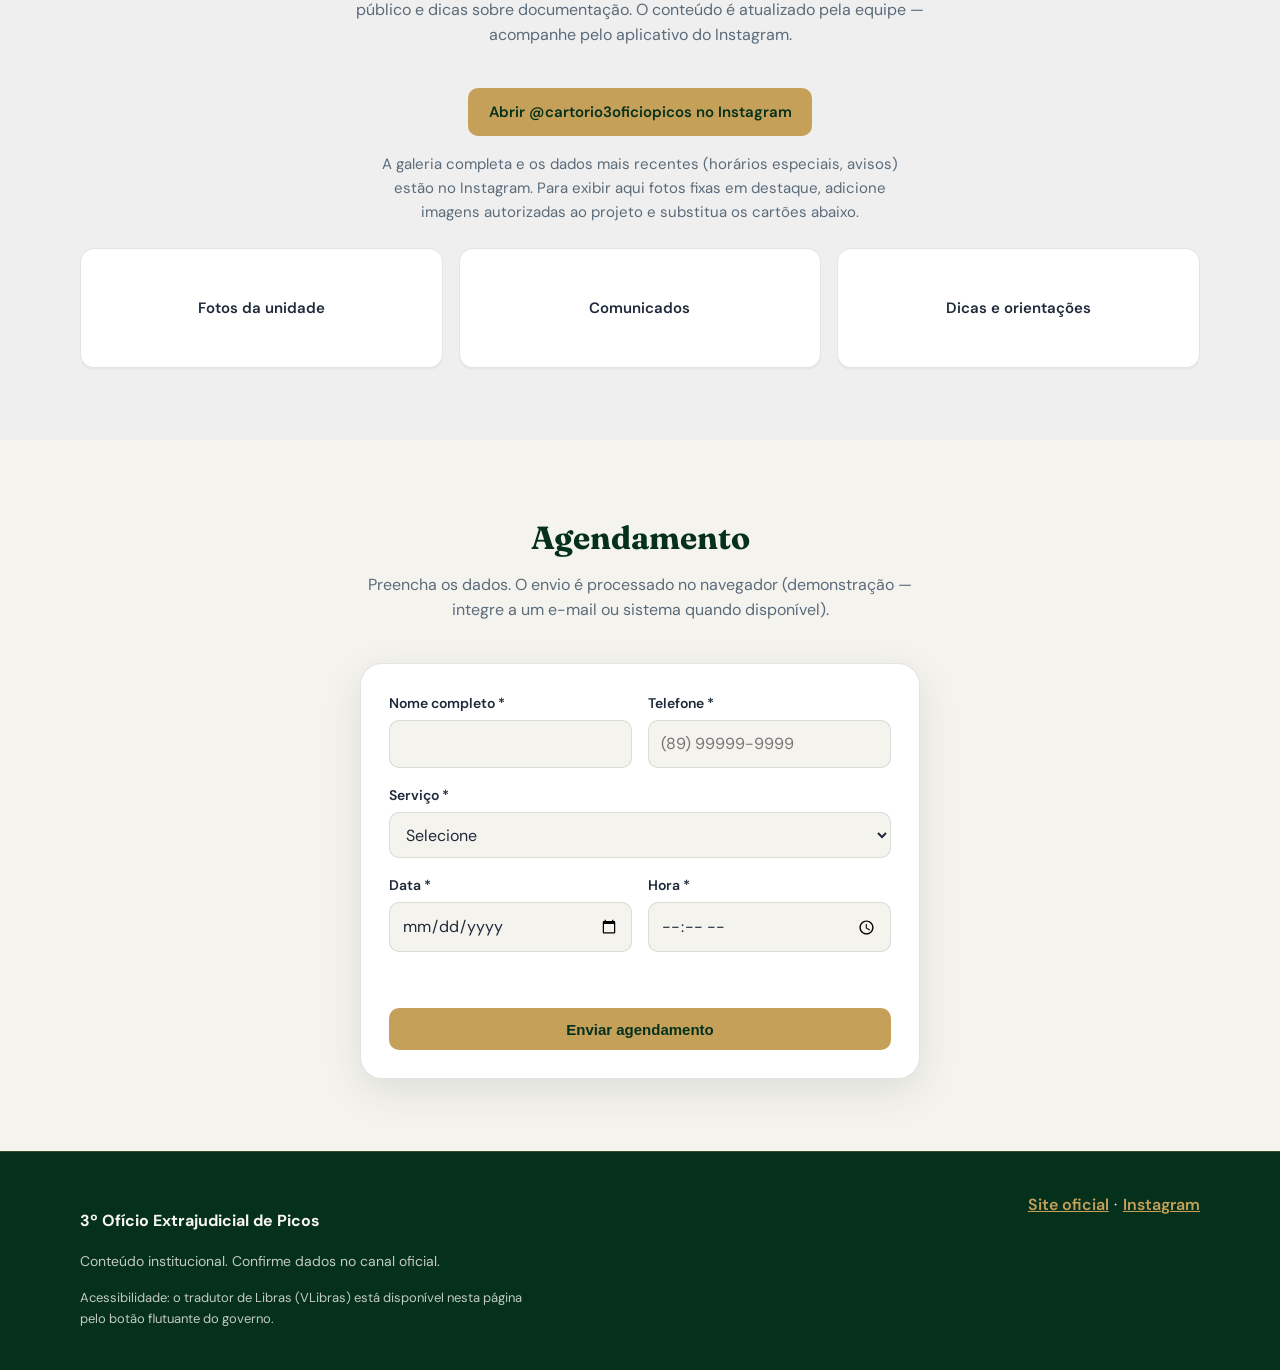
==== commit 823f0d26: "Novo site: paleta oficial verde #05301b e dourado #c5a059 (header, rodapé, títulos) Co-authored-by: " ====
--- a/novo-site-cartorio/index.html
+++ b/novo-site-cartorio/index.html
@@ -80,7 +80,7 @@
           <div class="hero__visual">
             <figure class="hero__figure">
               <img
-                src="https://placehold.co/640x480/1a3d2f/c9a227?text=Foto+da+unidade"
+                src="https://placehold.co/640x480/05301b/c5a059?text=Foto+da+unidade"
                 alt="Placeholder: substitua pela foto do cartório"
                 width="640"
                 height="480"
@@ -131,52 +131,52 @@
           </header>
           <div class="team-grid">
             <article class="team-card">
-              <img class="team-card__photo" src="https://placehold.co/320x320/2d4a3e/d4b87a?text=M%C3%A1rcia" alt="" width="320" height="320" loading="lazy" />
+              <img class="team-card__photo" src="https://placehold.co/320x320/05301b/c5a059?text=M%C3%A1rcia" alt="" width="320" height="320" loading="lazy" />
               <h3 class="team-card__name">Márcia Rodrigues</h3>
               <p class="team-card__role">Gestão e trajetória institucional</p>
             </article>
             <article class="team-card">
-              <img class="team-card__photo" src="https://placehold.co/320x320/2d4a3e/d4b87a?text=Cei%C3%A7a" alt="" width="320" height="320" loading="lazy" />
+              <img class="team-card__photo" src="https://placehold.co/320x320/05301b/c5a059?text=Cei%C3%A7a" alt="" width="320" height="320" loading="lazy" />
               <h3 class="team-card__name">Maria da Conceição (Ceiça)</h3>
               <p class="team-card__role">Escrevente &middot; mais de 35 anos no 3º Ofício</p>
             </article>
             <article class="team-card">
-              <img class="team-card__photo" src="https://placehold.co/320x320/2d4a3e/d4b87a?text=Marilva" alt="" width="320" height="320" loading="lazy" />
+              <img class="team-card__photo" src="https://placehold.co/320x320/05301b/c5a059?text=Marilva" alt="" width="320" height="320" loading="lazy" />
               <h3 class="team-card__name">Marilva Alencar</h3>
               <p class="team-card__role">Escrevente &middot; notas e protesto (CENPROT)</p>
             </article>
             <article class="team-card">
-              <img class="team-card__photo" src="https://placehold.co/320x320/2d4a3e/d4b87a?text=Mayane" alt="" width="320" height="320" loading="lazy" />
+              <img class="team-card__photo" src="https://placehold.co/320x320/05301b/c5a059?text=Mayane" alt="" width="320" height="320" loading="lazy" />
               <h3 class="team-card__name">Mayane de Araújo</h3>
               <p class="team-card__role">Escrevente &middot; setor de escrituras</p>
             </article>
             <article class="team-card">
-              <img class="team-card__photo" src="https://placehold.co/320x320/2d4a3e/d4b87a?text=Luana" alt="" width="320" height="320" loading="lazy" />
+              <img class="team-card__photo" src="https://placehold.co/320x320/05301b/c5a059?text=Luana" alt="" width="320" height="320" loading="lazy" />
               <h3 class="team-card__name">Luana Luz</h3>
               <p class="team-card__role">Reconhecimento, autenticação, administração e financeiro</p>
             </article>
             <article class="team-card">
-              <img class="team-card__photo" src="https://placehold.co/320x320/2d4a3e/d4b87a?text=Alana" alt="" width="320" height="320" loading="lazy" />
+              <img class="team-card__photo" src="https://placehold.co/320x320/05301b/c5a059?text=Alana" alt="" width="320" height="320" loading="lazy" />
               <h3 class="team-card__name">Alana Araújo</h3>
               <p class="team-card__role">Escrevente &middot; setor de escrituras</p>
             </article>
             <article class="team-card">
-              <img class="team-card__photo" src="https://placehold.co/320x320/2d4a3e/d4b87a?text=Samara" alt="" width="320" height="320" loading="lazy" />
+              <img class="team-card__photo" src="https://placehold.co/320x320/05301b/c5a059?text=Samara" alt="" width="320" height="320" loading="lazy" />
               <h3 class="team-card__name">Samara Santos</h3>
               <p class="team-card__role">Auxiliar &middot; procurações, e-notariado e protesto</p>
             </article>
             <article class="team-card">
-              <img class="team-card__photo" src="https://placehold.co/320x320/2d4a3e/d4b87a?text=Ana" alt="" width="320" height="320" loading="lazy" />
+              <img class="team-card__photo" src="https://placehold.co/320x320/05301b/c5a059?text=Ana" alt="" width="320" height="320" loading="lazy" />
               <h3 class="team-card__name">Ana Souza</h3>
               <p class="team-card__role">Auxiliar &middot; reconhecimento, autenticações e certificado digital</p>
             </article>
             <article class="team-card">
-              <img class="team-card__photo" src="https://placehold.co/320x320/2d4a3e/d4b87a?text=Rayane" alt="" width="320" height="320" loading="lazy" />
+              <img class="team-card__photo" src="https://placehold.co/320x320/05301b/c5a059?text=Rayane" alt="" width="320" height="320" loading="lazy" />
               <h3 class="team-card__name">Rayane Moura</h3>
               <p class="team-card__role">Auxiliar &middot; reconhecimento de firmas e autenticações</p>
             </article>
             <article class="team-card">
-              <img class="team-card__photo" src="https://placehold.co/320x320/2d4a3e/d4b87a?text=L%C3%A9ia" alt="" width="320" height="320" loading="lazy" />
+              <img class="team-card__photo" src="https://placehold.co/320x320/05301b/c5a059?text=L%C3%A9ia" alt="" width="320" height="320" loading="lazy" />
               <h3 class="team-card__name">Léia Gonçalves</h3>
               <p class="team-card__role">Auxiliar &middot; balcão de reconhecimento e autenticações</p>
             </article>
--- a/novo-site-cartorio/style.css
+++ b/novo-site-cartorio/style.css
@@ -1,36 +1,47 @@
-/* ===== Variáveis (tema claro) ===== */
+/*
+ * Paleta oficial (alinhada ao site institucional do cartório):
+ * Primária #05301B · Destaque #C5A059 · Neutros #1E2A3A / #5A6B7A · Fundos #EFEFEF / #FFF
+ */
 :root,
 [data-theme='light'] {
-  --bg: #f6f4ef;
-  --bg-alt: #ebe6dc;
+  --bg: #f5f3ee;
+  --bg-alt: #efefef;
   --surface: #ffffff;
-  --text: #1a2421;
-  --text-muted: #5c665f;
-  --brand: #1a3d2f;
-  --brand-2: #234d3c;
-  --accent: #c9a227;
-  --accent-soft: rgba(201, 162, 39, 0.2);
-  --border: rgba(26, 61, 47, 0.12);
-  --shadow: 0 12px 40px rgba(15, 35, 28, 0.08);
+  --text: #1e2a3a;
+  --text-muted: #5a6b7a;
+  --brand: #05301b;
+  --brand-deep: #021910;
+  --brand-2: #0c5c3a;
+  --accent: #c5a059;
+  --accent-hover: #d4b47a;
+  --accent-soft: rgba(197, 160, 89, 0.22);
+  --border: rgba(5, 48, 27, 0.12);
+  --shadow: 0 12px 40px rgba(5, 48, 27, 0.1);
   --radius: 14px;
   --radius-lg: 22px;
   --font: 'DM Sans', system-ui, sans-serif;
   --font-display: 'Fraunces', Georgia, serif;
   --header-h: 4.25rem;
+  --header-fg: #f8f6f0;
+  --header-fg-muted: rgba(248, 246, 240, 0.82);
 }
 
 [data-theme='dark'] {
-  --bg: #0f1814;
-  --bg-alt: #15231c;
-  --surface: #1a2a22;
-  --text: #e8ebe9;
-  --text-muted: #9caaa2;
-  --brand: #3d8f6e;
-  --brand-2: #2d6b52;
-  --accent: #e4c04a;
-  --accent-soft: rgba(228, 192, 74, 0.15);
-  --border: rgba(255, 255, 255, 0.08);
-  --shadow: 0 12px 40px rgba(0, 0, 0, 0.35);
+  --bg: #04120c;
+  --bg-alt: #0a1f14;
+  --surface: #0f2619;
+  --text: #eef4f0;
+  --text-muted: #9cb0a5;
+  --brand: #05301b;
+  --brand-deep: #021910;
+  --brand-2: #d4b47a;
+  --accent: #c5a059;
+  --accent-hover: #e0cc8a;
+  --accent-soft: rgba(197, 160, 89, 0.14);
+  --border: rgba(255, 255, 255, 0.1);
+  --shadow: 0 12px 40px rgba(0, 0, 0, 0.4);
+  --header-fg: #f8f6f0;
+  --header-fg-muted: rgba(248, 246, 240, 0.8);
 }
 
 *,
@@ -71,7 +82,11 @@
 }
 
 a:hover {
-  color: var(--accent);
+  color: var(--brand-2);
+}
+
+[data-theme='dark'] a:hover {
+  color: var(--accent-hover);
 }
 
 :focus-visible {
@@ -104,14 +119,20 @@
   width: min(560px, 100% - 2rem);
 }
 
-/* ===== Header ===== */
+/* ===== Header (barra institucional verde) ===== */
 .site-header {
   position: sticky;
   top: 0;
   z-index: 100;
-  background: color-mix(in srgb, var(--surface) 92%, transparent);
-  backdrop-filter: blur(10px);
-  border-bottom: 1px solid var(--border);
+  background: var(--brand);
+  color: var(--header-fg);
+  border-bottom: 1px solid rgba(197, 160, 89, 0.28);
+  box-shadow: 0 4px 24px rgba(2, 25, 16, 0.35);
+}
+
+[data-theme='dark'] .site-header {
+  background: linear-gradient(180deg, #0a2215 0%, var(--brand-deep) 100%);
+  border-bottom-color: rgba(197, 160, 89, 0.2);
 }
 
 .header-inner {
@@ -130,7 +151,11 @@
   align-items: center;
   gap: 0.65rem;
   text-decoration: none;
-  color: inherit;
+  color: var(--header-fg);
+}
+
+.logo:hover {
+  color: var(--accent-hover);
 }
 
 .logo__mark {
@@ -138,11 +163,12 @@
   height: 2.5rem;
   display: grid;
   place-items: center;
-  background: var(--brand);
+  background: rgba(248, 246, 240, 0.12);
   color: var(--accent);
   font-weight: 700;
   font-size: 1rem;
   border-radius: 10px;
+  border: 1px solid rgba(197, 160, 89, 0.35);
 }
 
 .logo__title {
@@ -154,7 +180,7 @@
 
 .logo__sub {
   font-size: 0.75rem;
-  color: var(--text-muted);
+  color: var(--header-fg-muted);
 }
 
 .nav {
@@ -176,7 +202,7 @@
 .nav__toggle span {
   width: 22px;
   height: 2px;
-  background: var(--text);
+  background: var(--header-fg);
   border-radius: 1px;
 }
 
@@ -195,11 +221,13 @@
   font-size: 0.9375rem;
   padding: 0.35rem 0.25rem;
   border-radius: 6px;
+  color: var(--header-fg);
   transition: background 0.2s ease, color 0.2s ease;
 }
 
 .nav__list a:hover {
-  background: var(--accent-soft);
+  background: rgba(197, 160, 89, 0.18);
+  color: var(--accent-hover);
 }
 
 .header-actions {
@@ -212,18 +240,20 @@
   width: 2.75rem;
   height: 2.75rem;
   border-radius: 10px;
-  border: 1px solid var(--border);
-  background: var(--surface);
+  border: 1px solid rgba(197, 160, 89, 0.4);
+  background: rgba(248, 246, 240, 0.08);
+  color: var(--header-fg);
   cursor: pointer;
   display: grid;
   place-items: center;
   font-size: 1.1rem;
-  transition: transform 0.2s ease, border-color 0.2s ease;
+  transition: transform 0.2s ease, border-color 0.2s ease, background 0.2s ease;
 }
 
 .btn-theme:hover {
   transform: scale(1.05);
   border-color: var(--accent);
+  background: rgba(197, 160, 89, 0.12);
 }
 
 [data-theme='light'] .btn-theme__icon--moon,
@@ -329,7 +359,11 @@
 }
 
 .hero__title strong {
-  color: var(--brand-2);
+  color: var(--brand);
+}
+
+[data-theme='dark'] .hero__title strong {
+  color: var(--accent);
 }
 
 .hero__lead {
@@ -384,6 +418,11 @@
   font-family: var(--font-display);
   font-size: clamp(1.5rem, 3vw, 2rem);
   margin: 0 0 0.5rem;
+  color: var(--brand);
+}
+
+[data-theme='dark'] .section__title {
+  color: var(--accent);
 }
 
 .section__desc {
@@ -431,6 +470,11 @@
 .card__title {
   margin: 0 0 0.5rem;
   font-size: 1.125rem;
+  color: var(--brand);
+}
+
+[data-theme='dark'] .card__title {
+  color: var(--accent-hover);
 }
 
 .card__text {
@@ -469,6 +513,11 @@
   margin: 0;
   padding: 0.85rem 1rem 0.25rem;
   font-size: 1rem;
+  color: var(--brand);
+}
+
+[data-theme='dark'] .team-card__name {
+  color: var(--accent-hover);
 }
 
 .team-card__role {
@@ -597,11 +646,25 @@
   color: #ff8a7a;
 }
 
-/* ===== Footer ===== */
+/* ===== Footer (faixa institucional) ===== */
 .site-footer {
   padding-block: 2.5rem;
-  border-top: 1px solid var(--border);
-  background: var(--surface);
+  border-top: 1px solid rgba(197, 160, 89, 0.25);
+  background: var(--brand);
+  color: #f8f6f0;
+}
+
+[data-theme='dark'] .site-footer {
+  background: linear-gradient(180deg, var(--brand) 0%, var(--brand-deep) 100%);
+}
+
+.site-footer a {
+  color: var(--accent);
+  font-weight: 600;
+}
+
+.site-footer a:hover {
+  color: var(--accent-hover);
 }
 
 .footer-grid {
@@ -630,7 +693,7 @@
 .footer-a11y {
   margin: 0;
   font-size: 0.8125rem;
-  color: var(--text-muted);
+  color: rgba(248, 246, 240, 0.78);
   max-width: 52ch;
 }
 
@@ -689,7 +752,7 @@
 .footer__meta {
   margin: 0.35rem 0 0;
   font-size: 0.875rem;
-  color: var(--text-muted);
+  color: rgba(248, 246, 240, 0.78);
 }
 
 /* ===== Chatbot ===== */
@@ -706,7 +769,7 @@
   align-items: center;
   gap: 0.5rem;
   padding: 0.75rem 1.1rem;
-  border: none;
+  border: 1px solid rgba(197, 160, 89, 0.45);
   border-radius: 999px;
   background: var(--brand);
   color: #fff;
@@ -845,15 +908,15 @@
   padding: 0.5rem 0.75rem;
   border: none;
   border-radius: 10px;
-  background: var(--brand-2);
-  color: #fff;
+  background: var(--accent);
+  color: var(--brand);
   font-weight: 600;
   cursor: pointer;
   transition: filter 0.2s ease;
 }
 
 .chatbot__send:hover {
-  filter: brightness(1.08);
+  filter: brightness(1.06);
 }
 
 .visually-hidden {
@@ -895,6 +958,12 @@
     display: block;
     padding: 0.85rem 0;
     border-bottom: 1px solid var(--border);
+    color: var(--text);
+  }
+
+  .nav__list a:hover {
+    color: var(--brand-2);
+    background: var(--accent-soft);
   }
 
   .header-actions .btn--whatsapp span {
